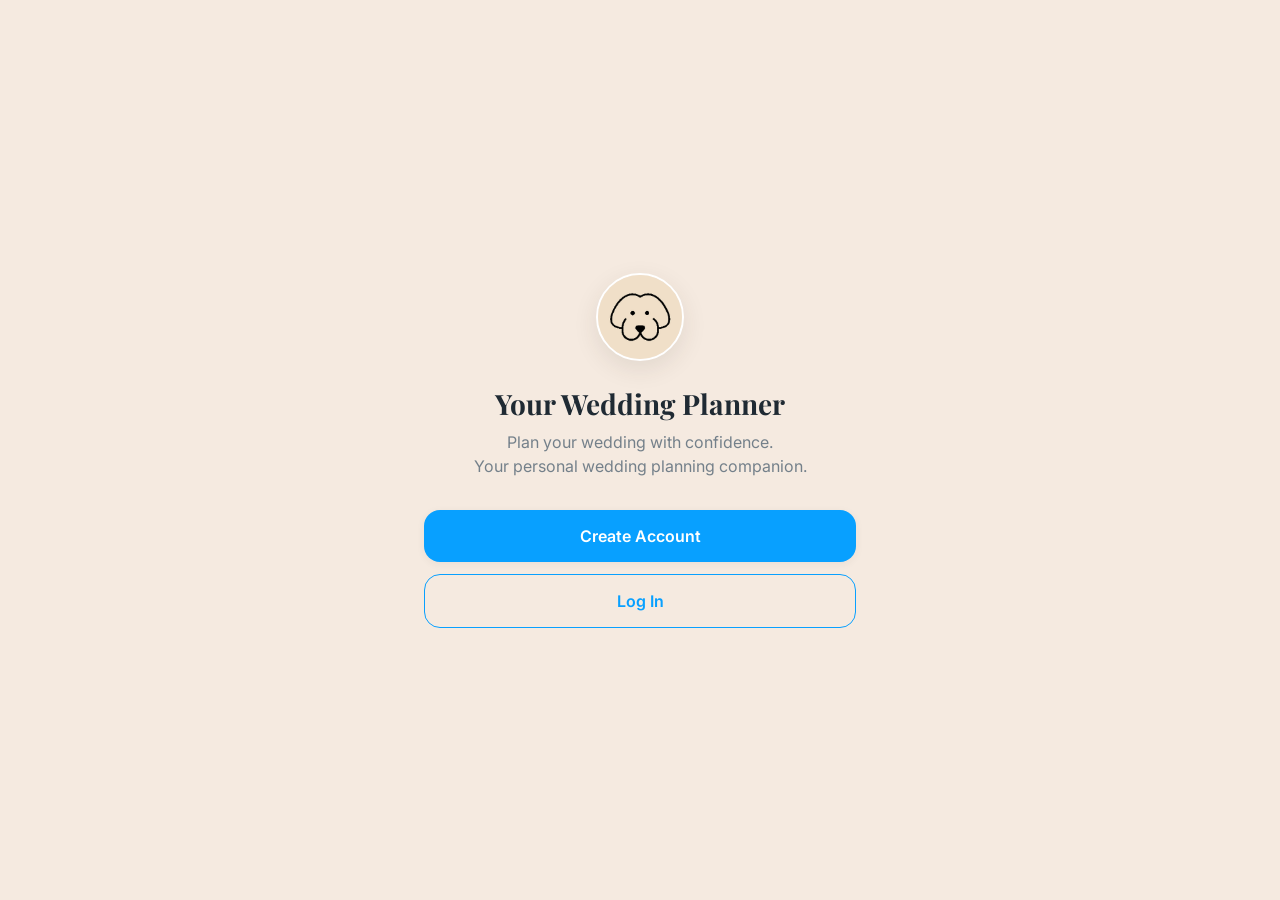
==== index.html @ 71c23432 "Add files via upload" ====
<!DOCTYPE html>
<html lang="en">
<head>
  <meta charset="UTF-8" />
  <meta name="viewport" content="width=device-width, initial-scale=1, viewport-fit=cover" />
  <title>Your Wedding Planner</title>
  <meta name="description" content="Plan your wedding with confidence — your personal AI wedding planning companion." />

  <!-- PWA -->
  <link rel="manifest" href="manifest.json" />
  <meta name="theme-color" content="#08A0FF" />
  <link rel="apple-touch-icon" href="icons/icon-192.png" />
  <meta name="apple-mobile-web-app-capable" content="yes" />
  <meta name="apple-mobile-web-app-status-bar-style" content="default" />
  <meta name="apple-mobile-web-app-title" content="Wedding Planner" />

  <link rel="preconnect" href="https://fonts.googleapis.com">
  <link href="https://fonts.googleapis.com/css2?family=Playfair+Display:wght@700&family=Inter:wght@400;500;600;700&display=swap" rel="stylesheet">
  <link rel="stylesheet" href="css/styles.css" />
</head>
<body>
  <div class="app-shell">
    <div class="screen screen-center">
      <div class="logo-mark"><img src="icons/dog-mascot-cream.png" alt="Your Wedding Planner mascot" /></div>

      <h1 style="margin-top: 24px; font-size: 28px;">Your Wedding Planner</h1>
      <p class="tagline">Plan your wedding with confidence.<br />Your personal wedding planning companion.</p>

      <div class="stack">
        <button class="btn btn-primary" onclick="location.href='signup.html'">Create Account</button>
        <button class="btn btn-secondary" onclick="location.href='login.html'">Log In</button>
      </div>
    </div>
  </div>

  <script src="js/app.js"></script>
</body>
</html>
---- css/styles.css ----
/* ==========================================================================
   Your Wedding Planner — Shared Styles
   Placeholder palette (blush / gold / cream) — swap via CSS variables below
   once real brand colors are shared.
   ========================================================================== */

:root {
  --color-bg: #F5EAE0;           /* RAGDOG cream */
  --color-surface: #FFFFFF;
  --color-primary: #08A0FF;      /* RAGDOG blue */
  --color-primary-dark: #0679C2;
  --color-accent: #013D57;       /* RAGDOG deep navy */
  --color-text: #1F2A33;
  --color-text-muted: #74808A;
  --color-border: #E8DACB;
  --color-success: #4C9A6A;

  --radius-sm: 10px;
  --radius-md: 16px;
  --radius-lg: 24px;

  --shadow-sm: 0 2px 8px rgba(58, 46, 43, 0.06);
  --shadow-md: 0 8px 24px rgba(58, 46, 43, 0.10);

  --font-heading: 'Playfair Display', Georgia, serif;
  --font-body: 'Inter', -apple-system, BlinkMacSystemFont, 'Segoe UI', Roboto, sans-serif;
}

* { box-sizing: border-box; margin: 0; padding: 0; }

html, body {
  height: 100%;
}

body {
  font-family: var(--font-body);
  background: var(--color-bg);
  color: var(--color-text);
  -webkit-font-smoothing: antialiased;
  min-height: 100vh;
  min-height: 100dvh;
}

.app-shell {
  max-width: 480px;
  margin: 0 auto;
  min-height: 100vh;
  min-height: 100dvh;
  display: flex;
  flex-direction: column;
  position: relative;
  background: var(--color-bg);
}

h1, h2, h3 {
  font-family: var(--font-heading);
  font-weight: 700;
  color: var(--color-text);
}

a { color: inherit; text-decoration: none; }

img { max-width: 100%; display: block; }

/* ---------- Buttons ---------- */
.btn {
  display: flex;
  align-items: center;
  justify-content: center;
  width: 100%;
  padding: 16px 20px;
  border-radius: var(--radius-md);
  font-family: var(--font-body);
  font-size: 16px;
  font-weight: 600;
  border: none;
  cursor: pointer;
  transition: transform 0.15s ease, box-shadow 0.15s ease, opacity 0.15s ease;
  -webkit-tap-highlight-color: transparent;
}
.btn:active { transform: scale(0.97); }

.btn-primary {
  background: var(--color-primary);
  color: #fff;
  box-shadow: var(--shadow-sm);
}
.btn-primary:hover { background: var(--color-primary-dark); }

.btn-secondary {
  background: transparent;
  color: var(--color-primary);
  border: 1.5px solid var(--color-primary);
}
.btn-secondary:hover { background: rgba(201, 138, 125, 0.06); }

.btn-ghost {
  background: transparent;
  color: var(--color-text-muted);
  font-weight: 500;
}

.btn[disabled] { opacity: 0.4; pointer-events: none; }

/* ---------- Inputs ---------- */
.field {
  margin-bottom: 16px;
  text-align: left;
}

.field label {
  display: block;
  font-size: 13px;
  font-weight: 600;
  color: var(--color-text-muted);
  margin-bottom: 6px;
  letter-spacing: 0.02em;
}

.field input,
.field select,
.field textarea {
  width: 100%;
  padding: 14px 16px;
  border-radius: var(--radius-sm);
  border: 1.5px solid var(--color-border);
  font-family: var(--font-body);
  font-size: 16px;
  background: var(--color-surface);
  color: var(--color-text);
  outline: none;
  transition: border-color 0.15s ease;
}

.field input:focus,
.field select:focus,
.field textarea:focus {
  border-color: var(--color-primary);
}

/* ---------- Logo ---------- */
.logo-mark {
  width: 88px;
  height: 88px;
  border-radius: 50%;
  background: var(--color-bg);
  display: flex;
  align-items: center;
  justify-content: center;
  margin: 0 auto;
  box-shadow: var(--shadow-md);
  overflow: hidden;
  border: 2px solid var(--color-surface);
}
.logo-mark img { width: 100%; height: 100%; object-fit: cover; }

.mascot-avatar {
  width: 40px;
  height: 40px;
  border-radius: 50%;
  background: var(--color-bg);
  display: flex;
  align-items: center;
  justify-content: center;
  flex-shrink: 0;
  overflow: hidden;
  border: 1.5px solid var(--color-border);
}
.mascot-avatar img { width: 100%; height: 100%; object-fit: cover; }

/* ---------- Screens ---------- */
.screen {
  flex: 1;
  display: flex;
  flex-direction: column;
  padding: 32px 24px;
  width: 100%;
}

.screen-center {
  justify-content: center;
  align-items: center;
  text-align: center;
}

.tagline {
  color: var(--color-text-muted);
  font-size: 16px;
  margin-top: 8px;
  line-height: 1.5;
}

.stack { display: flex; flex-direction: column; gap: 12px; width: 100%; margin-top: 32px; }

/* ---------- Top bar ---------- */
.topbar {
  display: flex;
  align-items: center;
  justify-content: space-between;
  padding: 20px 24px 8px;
}
.topbar-title { font-family: var(--font-heading); font-size: 18px; font-weight: 700; }
.back-btn {
  width: 36px; height: 36px;
  border-radius: 50%;
  display: flex; align-items: center; justify-content: center;
  background: var(--color-surface);
  box-shadow: var(--shadow-sm);
  font-size: 18px;
  border: none;
  cursor: pointer;
}

/* ---------- Progress ---------- */
.progress-track {
  width: 100%;
  height: 6px;
  background: var(--color-border);
  border-radius: 999px;
  overflow: hidden;
  margin-bottom: 4px;
}
.progress-fill {
  height: 100%;
  background: linear-gradient(90deg, var(--color-primary), var(--color-accent));
  border-radius: 999px;
  transition: width 0.3s ease;
}
.progress-label {
  font-size: 13px;
  color: var(--color-text-muted);
  margin-bottom: 24px;
}

/* ---------- Cards ---------- */
.card {
  background: var(--color-surface);
  border-radius: var(--radius-md);
  padding: 20px;
  box-shadow: var(--shadow-sm);
  margin-bottom: 16px;
}

.card-title {
  font-size: 13px;
  font-weight: 700;
  color: var(--color-text-muted);
  text-transform: uppercase;
  letter-spacing: 0.05em;
  margin-bottom: 12px;
}

/* ---------- Bottom nav ---------- */
.bottom-nav {
  display: flex;
  justify-content: space-around;
  align-items: center;
  padding: 10px 8px calc(10px + env(safe-area-inset-bottom));
  background: var(--color-surface);
  border-top: 1px solid var(--color-border);
  position: sticky;
  bottom: 0;
}

.nav-item {
  display: flex;
  flex-direction: column;
  align-items: center;
  gap: 4px;
  font-size: 11px;
  color: var(--color-text-muted);
  padding: 4px 10px;
  border-radius: 12px;
  cursor: pointer;
  border: none;
  background: none;
}
.nav-item.active { color: var(--color-primary); font-weight: 700; }
.nav-icon { font-size: 20px; }

/* ---------- Chip / option select ---------- */
.chip-grid {
  display: grid;
  grid-template-columns: 1fr 1fr;
  gap: 10px;
  width: 100%;
  margin-top: 8px;
}
.chip {
  padding: 16px 12px;
  border-radius: var(--radius-sm);
  border: 1.5px solid var(--color-border);
  background: var(--color-surface);
  text-align: center;
  font-size: 14px;
  font-weight: 600;
  cursor: pointer;
  transition: all 0.15s ease;
}
.chip.selected {
  border-color: var(--color-primary);
  background: rgba(201, 138, 125, 0.08);
  color: var(--color-primary-dark);
}

.scroll-content {
  flex: 1;
  overflow-y: auto;
  padding: 0 24px 24px;
}

.link-row {
  margin-top: 20px;
  font-size: 14px;
  color: var(--color-text-muted);
}
.link-row a, .link-row button {
  color: var(--color-primary);
  font-weight: 600;
  background: none;
  border: none;
  cursor: pointer;
  font-size: 14px;
}

.divider-text {
  display: flex;
  align-items: center;
  gap: 12px;
  color: var(--color-text-muted);
  font-size: 13px;
  margin: 20px 0;
}
.divider-text::before, .divider-text::after {
  content: '';
  flex: 1;
  height: 1px;
  background: var(--color-border);
}
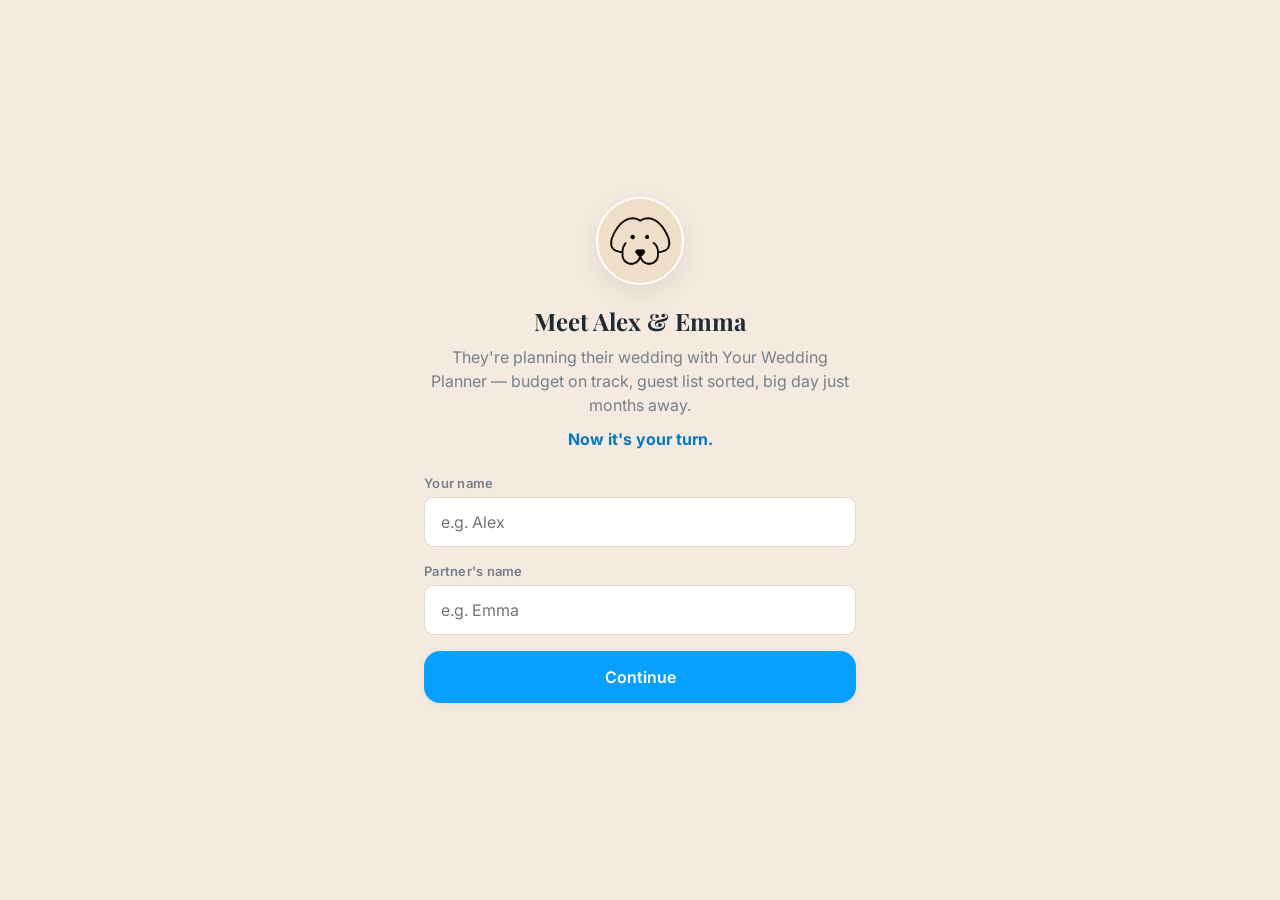
==== commit 439fa213: "Add files via upload" ====
--- a/index.html
+++ b/index.html
@@ -20,19 +20,72 @@
 </head>
 <body>
   <div class="app-shell">
-    <div class="screen screen-center">
-      <div class="logo-mark"><img src="icons/dog-mascot-cream.png" alt="Your Wedding Planner mascot" /></div>
-
-      <h1 style="margin-top: 24px; font-size: 28px;">Your Wedding Planner</h1>
-      <p class="tagline">Plan your wedding with confidence.<br />Your personal wedding planning companion.</p>
-
-      <div class="stack">
-        <button class="btn btn-primary" onclick="location.href='signup.html'">Create Account</button>
-        <button class="btn btn-secondary" onclick="location.href='login.html'">Log In</button>
-      </div>
+    <div class="screen screen-center" id="screenContent">
+      <!-- populated by script -->
     </div>
   </div>
 
   <script src="js/app.js"></script>
+  <script>
+    const state = WeddingApp.getState();
+    const content = document.getElementById('screenContent');
+
+    function renderNewUser() {
+      content.innerHTML = `
+        <div class="logo-mark"><img src="icons/dog-mascot-cream.png" alt="Your Wedding Planner mascot" /></div>
+
+        <h1 style="margin-top: 20px; font-size: 24px;">Meet Alex &amp; Emma</h1>
+        <p class="tagline">They're planning their wedding with Your Wedding Planner — budget on track, guest list sorted, big day just months away.</p>
+        <p class="tagline" style="font-weight:700; color:var(--color-primary-dark); margin-top:10px;">Now it's your turn.</p>
+
+        <form id="namesForm" style="width:100%; margin-top:24px; text-align:left;">
+          <div class="field">
+            <label for="p1">Your name</label>
+            <input type="text" id="p1" placeholder="e.g. Alex" required />
+          </div>
+          <div class="field" style="margin-bottom:8px;">
+            <label for="p2">Partner's name</label>
+            <input type="text" id="p2" placeholder="e.g. Emma" required />
+          </div>
+          <button type="submit" class="btn btn-primary" style="margin-top:16px;">Continue</button>
+        </form>
+      `;
+
+      document.getElementById('namesForm').addEventListener('submit', (e) => {
+        e.preventDefault();
+        const p1 = document.getElementById('p1').value.trim();
+        const p2 = document.getElementById('p2').value.trim();
+        if (!p1 || !p2) return;
+
+        WeddingApp.updateState((s) => {
+          s.account = { names: `${p1} & ${p2}` };
+          return s;
+        });
+        window.location.href = 'welcome.html';
+      });
+    }
+
+    function renderReturningUser() {
+      const nextPage = state.onboarding.complete ? 'dashboard.html' : (state.onboarding.step > 0 || Object.keys(state.onboarding.answers).length ? 'onboarding.html' : 'welcome.html');
+
+      content.innerHTML = `
+        <div class="logo-mark"><img src="icons/dog-mascot-cream.png" alt="Your Wedding Planner mascot" /></div>
+        <h1 style="margin-top: 20px; font-size: 24px;">Welcome back, ${state.account.names}!</h1>
+        <p class="tagline">Pick up right where you left off.</p>
+
+        <div class="stack">
+          <button class="btn btn-primary" id="continueBtn">Continue</button>
+        </div>
+      `;
+
+      document.getElementById('continueBtn').onclick = () => { window.location.href = nextPage; };
+    }
+
+    if (state.account && state.account.names) {
+      renderReturningUser();
+    } else {
+      renderNewUser();
+    }
+  </script>
 </body>
 </html>
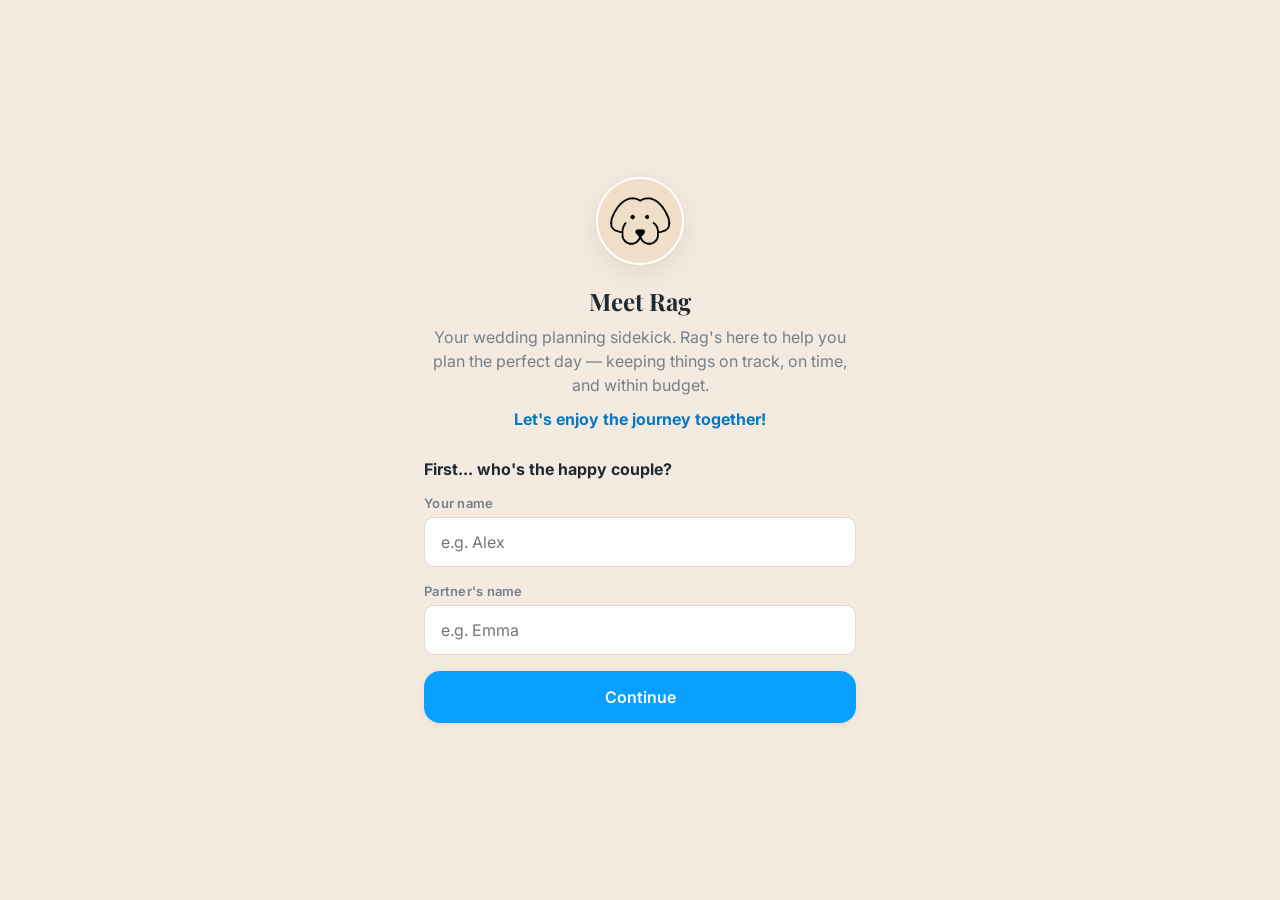
==== commit d4ad2a71: "Add files via upload" ====
--- a/index.html
+++ b/index.html
@@ -32,13 +32,14 @@
 
     function renderNewUser() {
       content.innerHTML = `
-        <div class="logo-mark"><img src="icons/dog-mascot-cream.png" alt="Your Wedding Planner mascot" /></div>
+        <div class="logo-mark"><img src="icons/dog-mascot-cream.png" alt="Rag, your wedding planning mascot" /></div>
 
-        <h1 style="margin-top: 20px; font-size: 24px;">Meet Alex &amp; Emma</h1>
-        <p class="tagline">They're planning their wedding with Your Wedding Planner — budget on track, guest list sorted, big day just months away.</p>
-        <p class="tagline" style="font-weight:700; color:var(--color-primary-dark); margin-top:10px;">Now it's your turn.</p>
+        <h1 style="margin-top: 20px; font-size: 24px;">Meet Rag</h1>
+        <p class="tagline">Your wedding planning sidekick. Rag's here to help you plan the perfect day — keeping things on track, on time, and within budget.</p>
+        <p class="tagline" style="font-weight:700; color:var(--color-primary-dark); margin-top:10px;">Let's enjoy the journey together!</p>
 
-        <form id="namesForm" style="width:100%; margin-top:24px; text-align:left;">
+        <form id="namesForm" style="width:100%; margin-top:28px; text-align:left;">
+          <p style="font-weight:700; margin-bottom:16px;">First... who's the happy couple?</p>
           <div class="field">
             <label for="p1">Your name</label>
             <input type="text" id="p1" placeholder="e.g. Alex" required />
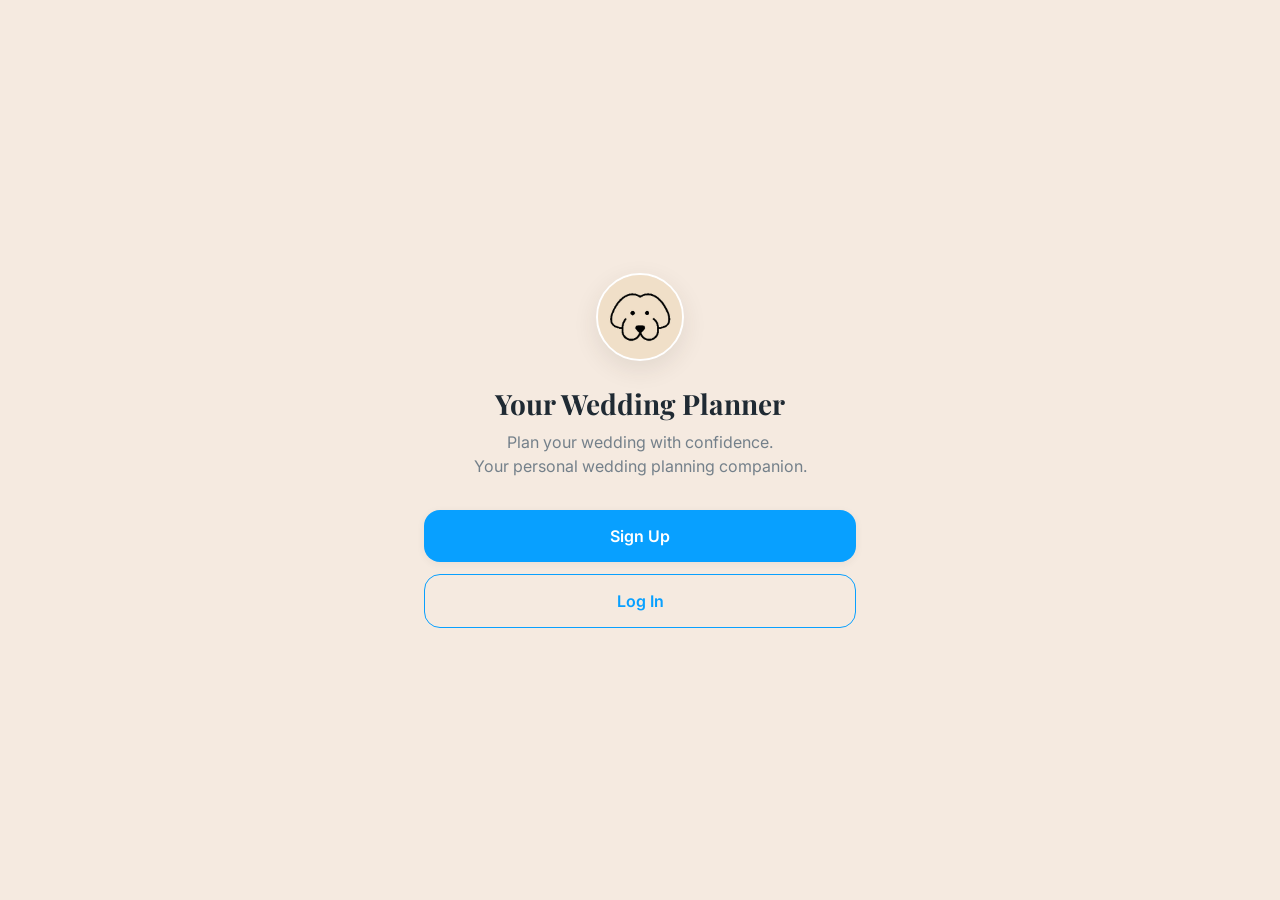
==== commit 89785b09: "Add files via upload" ====
--- a/index.html
+++ b/index.html
@@ -20,72 +20,32 @@
 </head>
 <body>
   <div class="app-shell">
-    <div class="screen screen-center" id="screenContent">
-      <!-- populated by script -->
+    <div class="screen screen-center">
+      <div class="logo-mark"><img src="icons/dog-mascot-cream.png" alt="Rag, your wedding planning mascot" /></div>
+
+      <h1 style="margin-top: 24px; font-size: 28px;">Your Wedding Planner</h1>
+      <p class="tagline">Plan your wedding with confidence.<br />Your personal wedding planning companion.</p>
+
+      <div class="stack">
+        <button class="btn btn-primary" onclick="location.href='signup.html'">Sign Up</button>
+        <button class="btn btn-secondary" onclick="location.href='login.html'">Log In</button>
+      </div>
     </div>
   </div>
 
   <script src="js/app.js"></script>
   <script>
+    // If a session already exists on this device, skip the splash and
+    // resume wherever they left off rather than making them choose again.
     const state = WeddingApp.getState();
-    const content = document.getElementById('screenContent');
-
-    function renderNewUser() {
-      content.innerHTML = `
-        <div class="logo-mark"><img src="icons/dog-mascot-cream.png" alt="Rag, your wedding planning mascot" /></div>
-
-        <h1 style="margin-top: 20px; font-size: 24px;">Meet Rag</h1>
-        <p class="tagline">Your wedding planning sidekick. Rag's here to help you plan the perfect day — keeping things on track, on time, and within budget.</p>
-        <p class="tagline" style="font-weight:700; color:var(--color-primary-dark); margin-top:10px;">Let's enjoy the journey together!</p>
-
-        <form id="namesForm" style="width:100%; margin-top:28px; text-align:left;">
-          <p style="font-weight:700; margin-bottom:16px;">First... who's the happy couple?</p>
-          <div class="field">
-            <label for="p1">Your name</label>
-            <input type="text" id="p1" placeholder="e.g. Alex" required />
-          </div>
-          <div class="field" style="margin-bottom:8px;">
-            <label for="p2">Partner's name</label>
-            <input type="text" id="p2" placeholder="e.g. Emma" required />
-          </div>
-          <button type="submit" class="btn btn-primary" style="margin-top:16px;">Continue</button>
-        </form>
-      `;
-
-      document.getElementById('namesForm').addEventListener('submit', (e) => {
-        e.preventDefault();
-        const p1 = document.getElementById('p1').value.trim();
-        const p2 = document.getElementById('p2').value.trim();
-        if (!p1 || !p2) return;
-
-        WeddingApp.updateState((s) => {
-          s.account = { names: `${p1} & ${p2}` };
-          return s;
-        });
+    if (state.account) {
+      if (!state.account.names) {
         window.location.href = 'welcome.html';
-      });
-    }
-
-    function renderReturningUser() {
-      const nextPage = state.onboarding.complete ? 'dashboard.html' : (state.onboarding.step > 0 || Object.keys(state.onboarding.answers).length ? 'onboarding.html' : 'welcome.html');
-
-      content.innerHTML = `
-        <div class="logo-mark"><img src="icons/dog-mascot-cream.png" alt="Your Wedding Planner mascot" /></div>
-        <h1 style="margin-top: 20px; font-size: 24px;">Welcome back, ${state.account.names}!</h1>
-        <p class="tagline">Pick up right where you left off.</p>
-
-        <div class="stack">
-          <button class="btn btn-primary" id="continueBtn">Continue</button>
-        </div>
-      `;
-
-      document.getElementById('continueBtn').onclick = () => { window.location.href = nextPage; };
-    }
-
-    if (state.account && state.account.names) {
-      renderReturningUser();
-    } else {
-      renderNewUser();
+      } else if (!state.onboarding.complete) {
+        window.location.href = (state.onboarding.step > 0 || Object.keys(state.onboarding.answers).length) ? 'onboarding.html' : 'welcome.html';
+      } else {
+        window.location.href = 'dashboard.html';
+      }
     }
   </script>
 </body>
